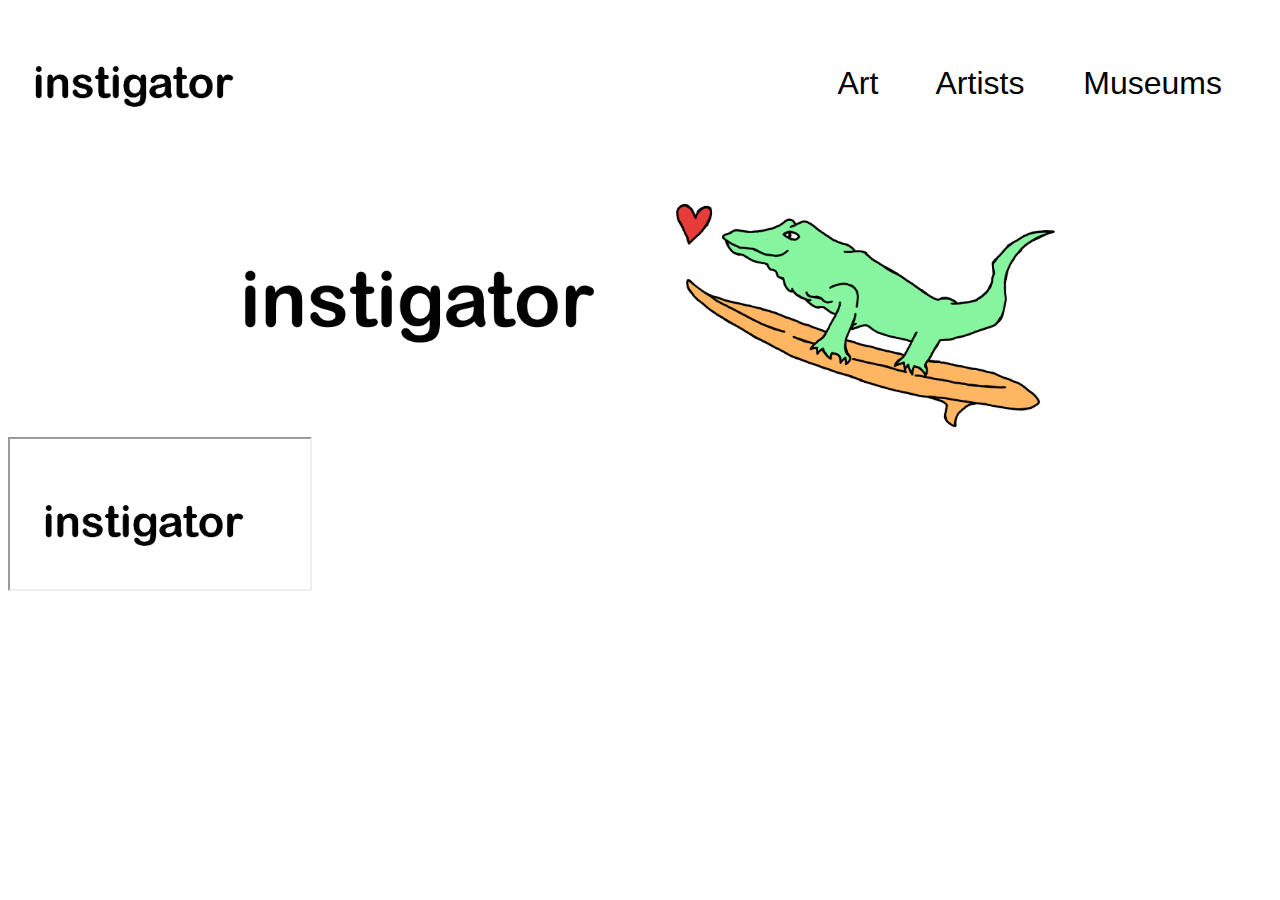
==== index.html @ a8998b0a "Update index.html" ====
<!DOCTYPE html>
<html lang = "en">

<head>
  <meta charset="utf-8">
  <meta name="viewport" content="width=device-width">
  <title>instiGator</title>
  <link href="style.css" rel="stylesheet" type="text/css" />
  <link rel="icon" href="icon.PNG">
</head>

<body>
  <header>
    <table>
      <td>
        <tr style = "max-height: 100%">
          <a href =  "index.html" target = "_self">
            <img id = "nav_logo" src = "text_dark.PNG", alt = "logo">
          </a>    
        </tr>
        <tr>
          <div class="nav_bar">
            <div class = "nav_bar_links">
              <span class = "nav_bar_links_left"><a href = "other_html_files/art.html" target = "_self">Art</a></span>
              <a href = "https://www.google.ca/" target = "_self">Artists</a>
              <span class = "nav_bar_links_right"><a href = "https://www.google.ca/" target = "_self">Museums</a></span>
            </div>
          </div>
        </tr>
      </td>
    </table>
    
    <div align = "center">
      <img class = "logo_header" src = "text_dark.PNG" alt = "Crocodile on a surfboard">
      <img class = "logo_header" src = "logo_plain.PNG" alt = "instigator">
    </div>
  </header>

  <!--temp iframe-->
  <iframe src = "other_html_files/art.html"></iframe>

</body>

</html>
---- style.css ----
html {
  height: 100%;
  width: 100%;
}
/*navigation bar
green: #87f59f*/ 
.nav_bar{
  background-color: #ffffff;
  color: #020202;
  
  max-width: 100%;
  min-width: 775px;
  max-height: 100%;
  text-align: right;
  line-height: 150px;
  
  font-family: "Arial Rounded MT Bold", "Arial Black", Arial;
  font-size: 200%;
}
.nav_bar_links{
  text-decoration: none;
}
.nav_bar_links_left{
  padding-right: 50px;
  text-decoration: none;
}
.nav_bar_links_right{
  padding-left: 50px;
  padding-right: 50px;
  text-decoration: none;
}
#nav_logo{
  width: 250px;
  height: 150px;
  float: left;
  background-color: white;
}

/*text*/
.image_blurb_title{
  font-family: Arial Rounded MT Bold, Arial Black, Arial;
  font-size: 250%;
  color: #020202;
  text-align: center;  
}

/*images*/
img{
  width: 35%;
  height: 35%;
}
.logo_header{
  max-width: 100%;
  max-height: 100%;
  object-fit: cover;
  /*object-position: center;*/
}
/*art html thumbnail images*/
.art_thumbnail{
  padding: 20px;
  width: 60%;
  height: 60%;
}
.zoom_painting{
  cursor: zoom-in;
  width: 100%;
  height: 100%;
}

/*grid layout*/
.grid-container {
  display: grid;
}
.grid-item{
  width: 100%;
  height: 100%;
}

/* links*/
a:link{
  color: #020202;
  text-decoration: none;
}
a:visited{
  color: darkslategray;
  text-decoration: none;
}
a:focus{
  color: #020202;
  text-decoration: none;
}
a:hover{
  color:  #fc5132;
  text-decoration: none;
}
a:active{
  color: #fc5132;
  text-decoration: none;
}
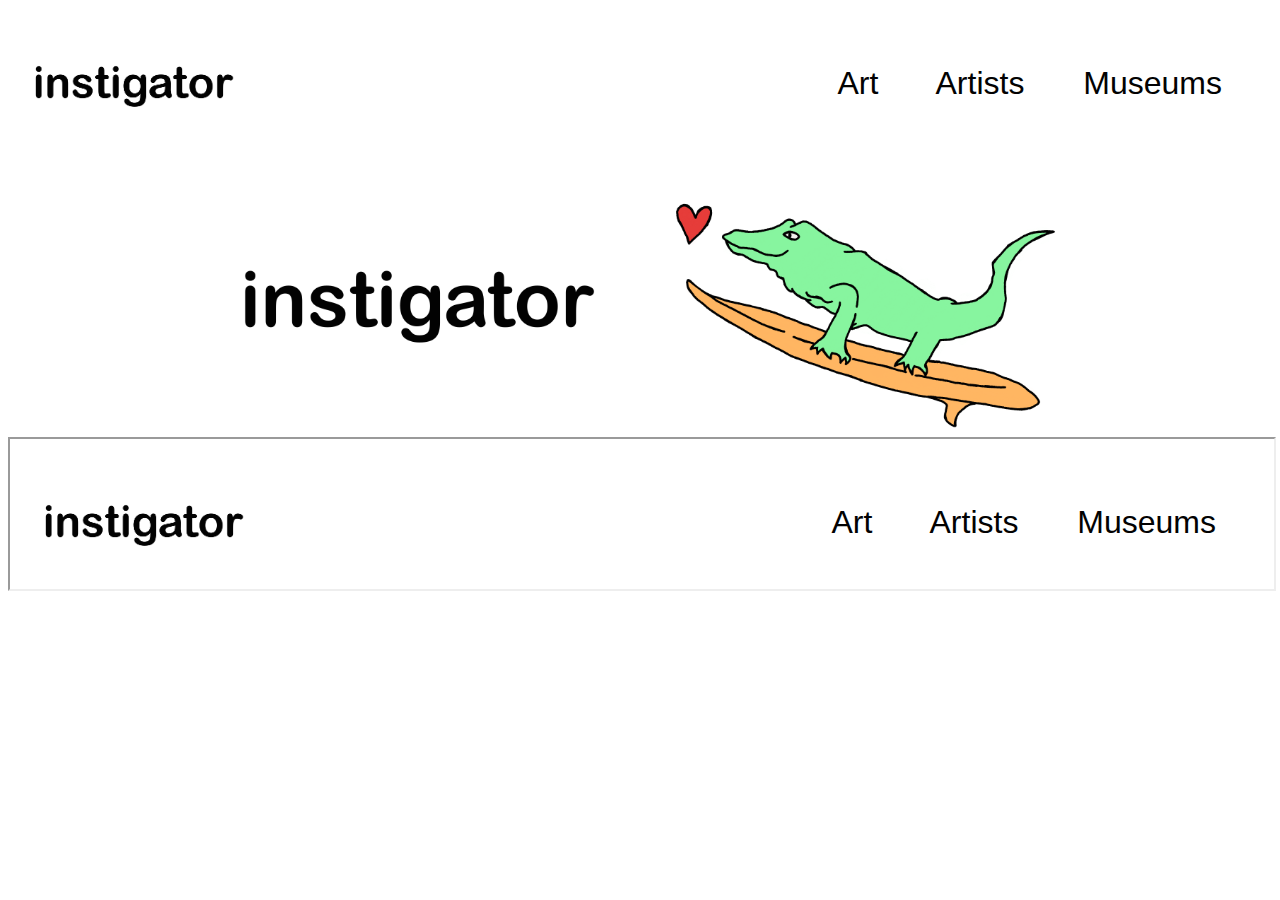
==== commit f35cb42a: "Update index.html" ====
--- a/index.html
+++ b/index.html
@@ -37,7 +37,7 @@
   </header>
 
   <!--temp iframe-->
-  <iframe src = "other_html_files/art.html"></iframe>
+  <iframe src = "other_html_files/art.html" width = "100%" height = "100%"></iframe>
 
 </body>
 
--- a/style.css
+++ b/style.css
@@ -97,3 +97,7 @@
   color: #fc5132;
   text-decoration: none;
 }
+
+/*from google arts and culture
+*image-rendering: optimizeSpeed;
+*image-rendering: -webkit-optimize-contrast;*/
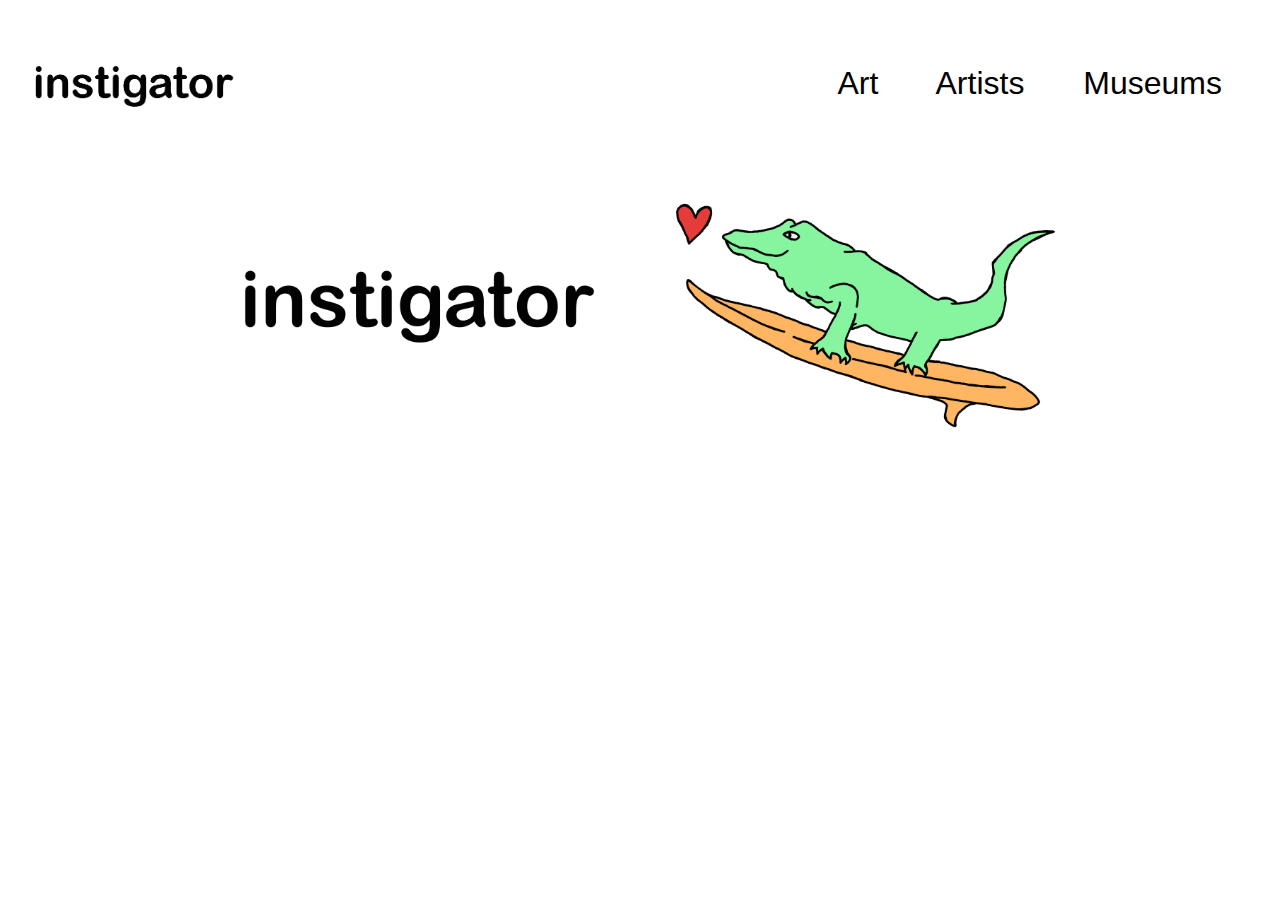
==== commit 20c0d31c: "Update index.html" ====
--- a/index.html
+++ b/index.html
@@ -37,7 +37,7 @@
   </header>
 
   <!--temp iframe-->
-  <iframe src = "other_html_files/art.html" width = "100%" height = "100%"></iframe>
+  <!-- iframe src = "other_html_files/art.html" width = "100%" height = "100%"></iframe -->
 
 </body>
 
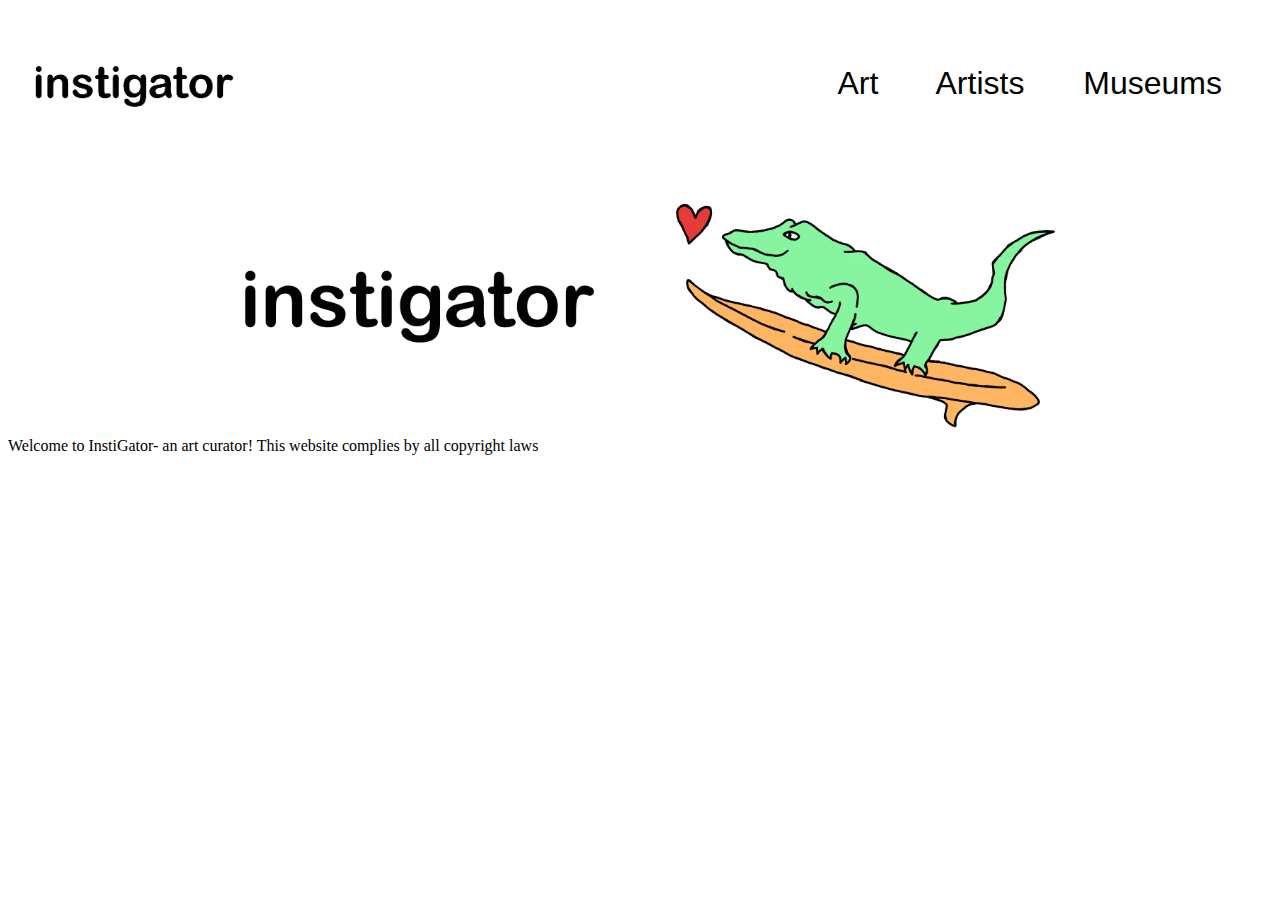
==== commit 8f0e6039: "Update index.html" ====
--- a/index.html
+++ b/index.html
@@ -38,7 +38,7 @@
 
   <!--temp iframe-->
   <!-- iframe src = "other_html_files/art.html" width = "100%" height = "100%"></iframe -->
-
+  <div class = "nav_text">Welcome to InstiGator- an art curator! This website complies by all copyright laws</div>
 </body>
 
 </html>
--- a/style.css
+++ b/style.css
@@ -2,6 +2,7 @@
   height: 100%;
   width: 100%;
 }
+
 /*navigation bar
 green: #87f59f*/ 
 .nav_bar{
@@ -57,9 +58,9 @@
 }
 /*art html thumbnail images*/
 .art_thumbnail{
-  padding: 20px;
-  width: 60%;
-  height: 60%;
+  padding: 10px;
+  max-width: 100%;
+  max-height: 100%;
 }
 .zoom_painting{
   cursor: zoom-in;
@@ -69,11 +70,18 @@
 
 /*grid layout*/
 .grid-container {
-  display: grid;
+  display: flex;
+  flex-wrap: wrap;
+  
+}
+.grid-row{
+  width: 100%;
+  display: flex;
 }
 .grid-item{
-  width: 100%;
-  height: 100%;
+  flex: 1;
+  box-sizing: border-box;
+  padding: 5px;
 }
 
 /* links*/
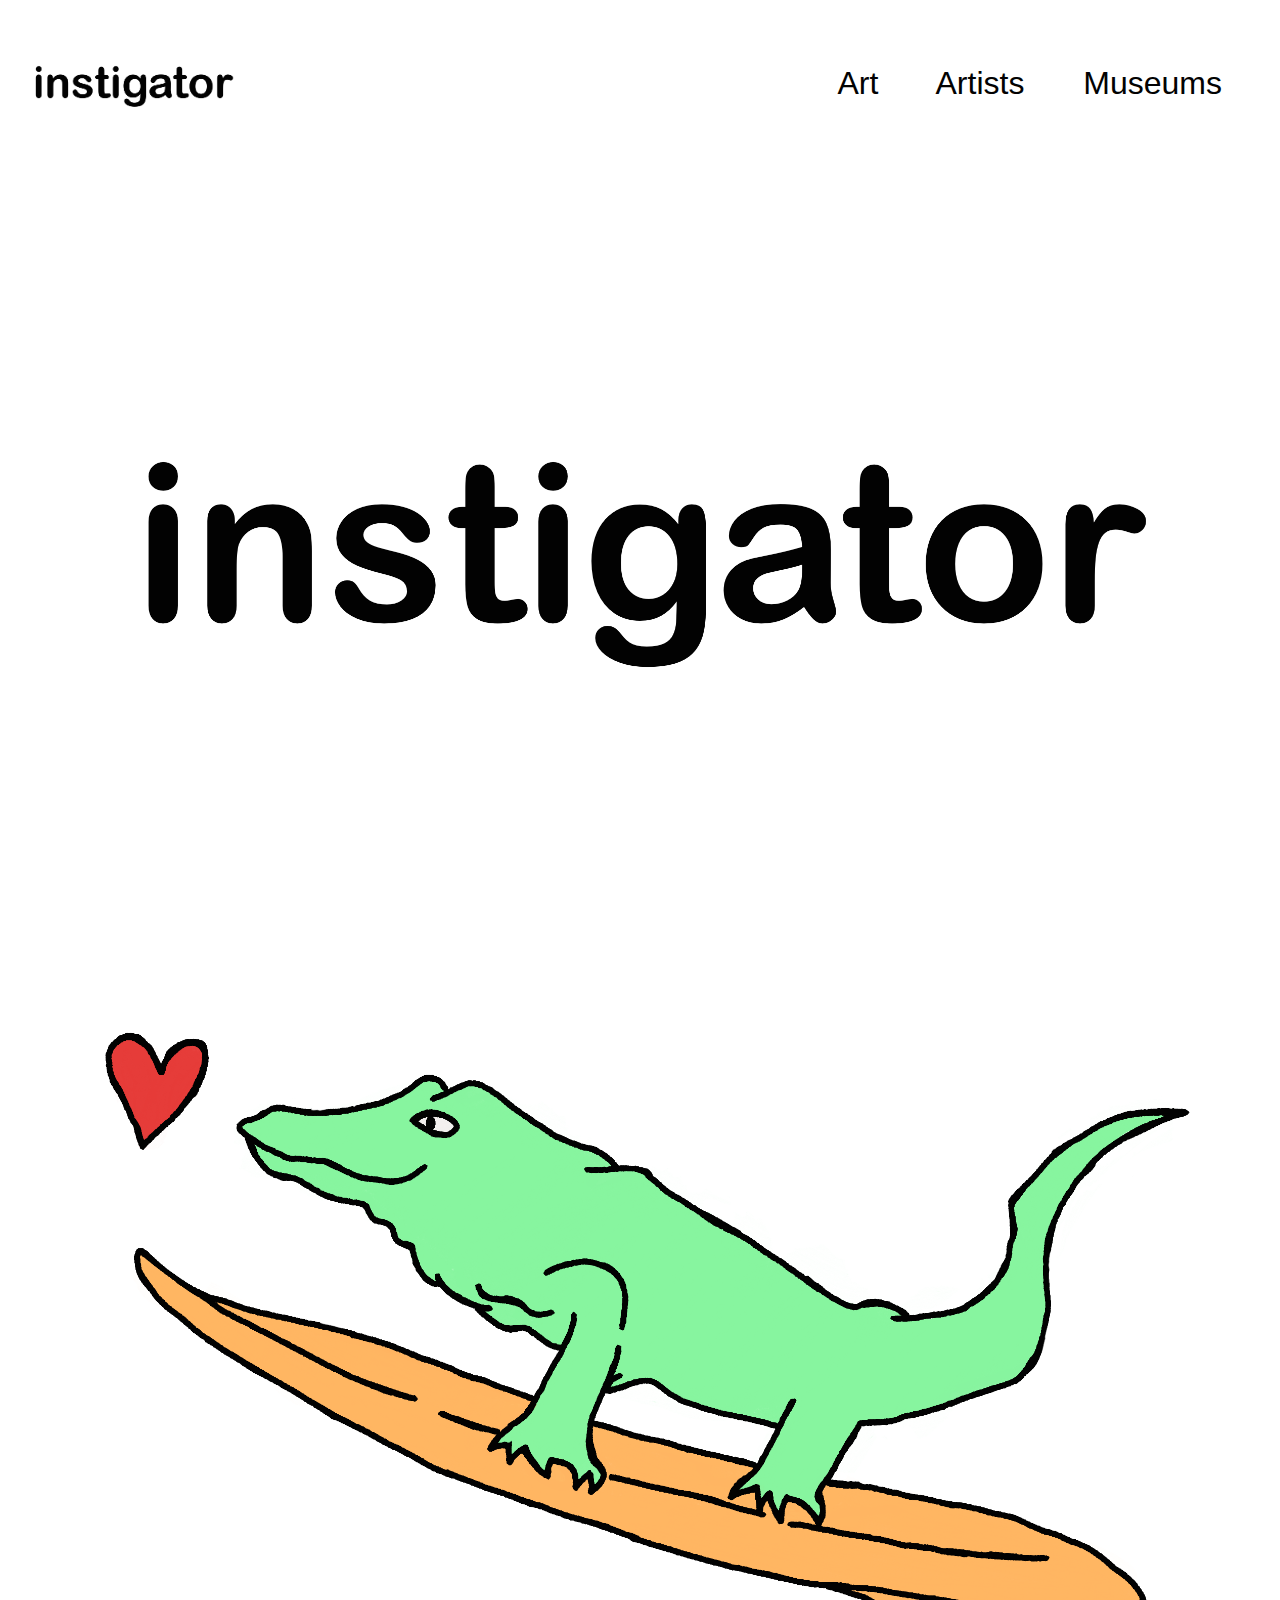
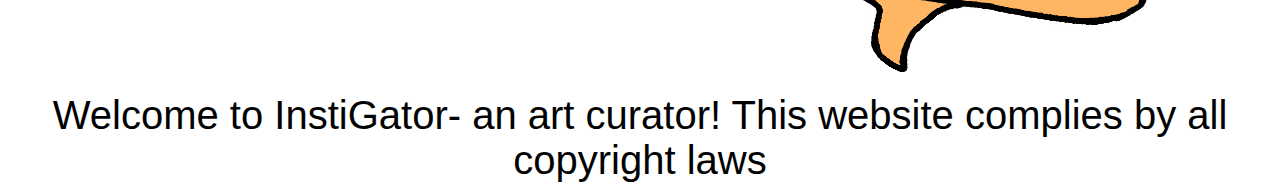
==== commit 28dc0329: "Update index.html" ====
--- a/index.html
+++ b/index.html
@@ -39,6 +39,7 @@
   <!--temp iframe-->
   <!-- iframe src = "other_html_files/art.html" width = "100%" height = "100%"></iframe -->
   <div class = "nav_text">Welcome to InstiGator- an art curator! This website complies by all copyright laws</div>
+  
 </body>
 
 </html>
--- a/style.css
+++ b/style.css
@@ -44,15 +44,19 @@
   color: #020202;
   text-align: center;  
 }
+.nav_text{
+  font-family: Arial Rounded MT Bold, Arial Black, Arial;
+  font-size: 250%;
+  color: #020202;
+  text-align: center;
+}
 
 /*images*/
-img{
-  width: 35%;
-  height: 35%;
-}
 .logo_header{
   max-width: 100%;
+  width: 35%
   max-height: 100%;
+  height: 35%;
   object-fit: cover;
   /*object-position: center;*/
 }
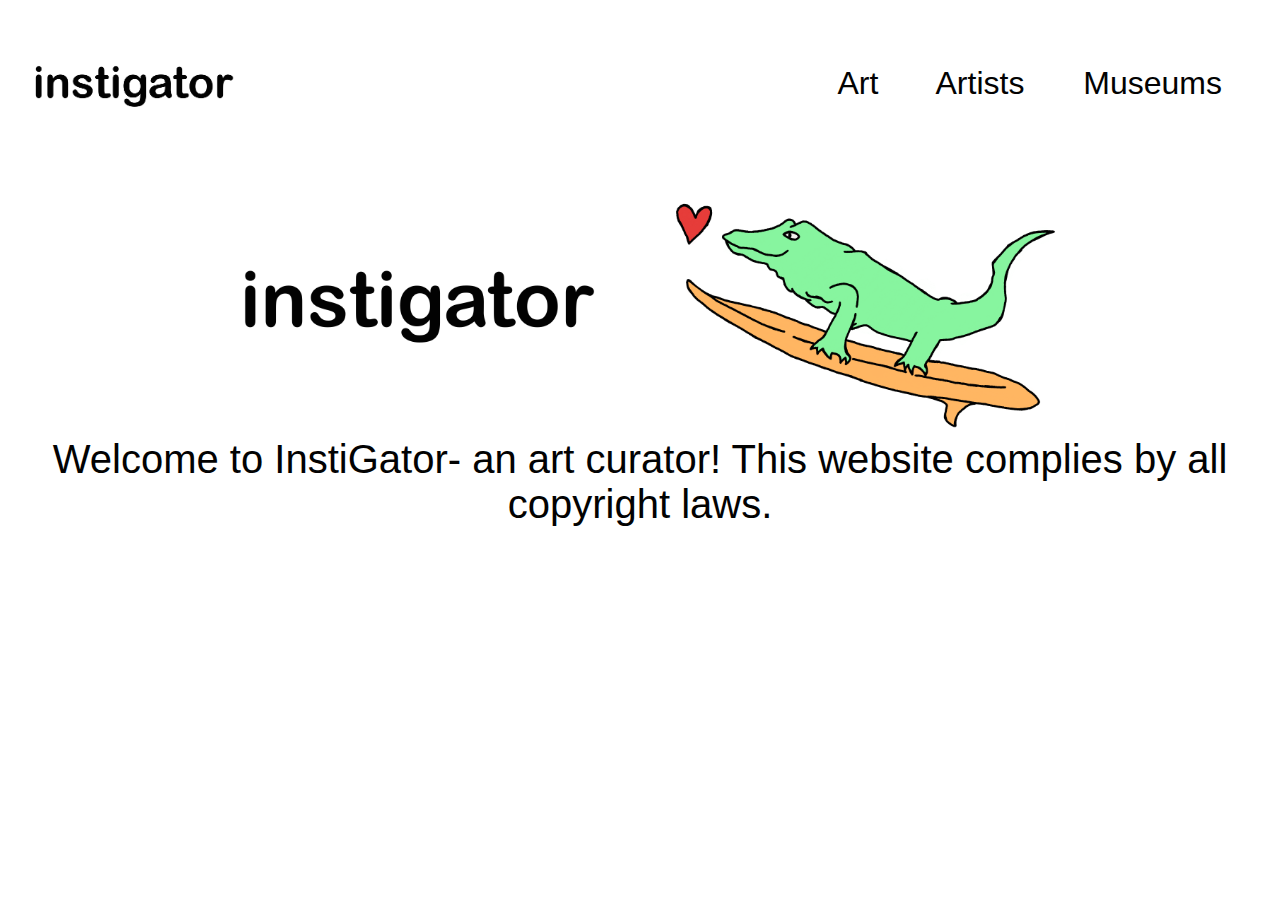
==== commit 10571ea5: "Update index.html" ====
--- a/index.html
+++ b/index.html
@@ -38,7 +38,7 @@
 
   <!--temp iframe-->
   <!-- iframe src = "other_html_files/art.html" width = "100%" height = "100%"></iframe -->
-  <div class = "nav_text">Welcome to InstiGator- an art curator! This website complies by all copyright laws</div>
+  <div class = "nav_text">Welcome to InstiGator- an art curator! This website complies by all copyright laws.</div>
   
 </body>
 
--- a/style.css
+++ b/style.css
@@ -53,10 +53,8 @@
 
 /*images*/
 .logo_header{
-  max-width: 100%;
-  width: 35%
-  max-height: 100%;
-  height: 35%;
+  max-width: 35%;
+  max-height: 35%;
   object-fit: cover;
   /*object-position: center;*/
 }
